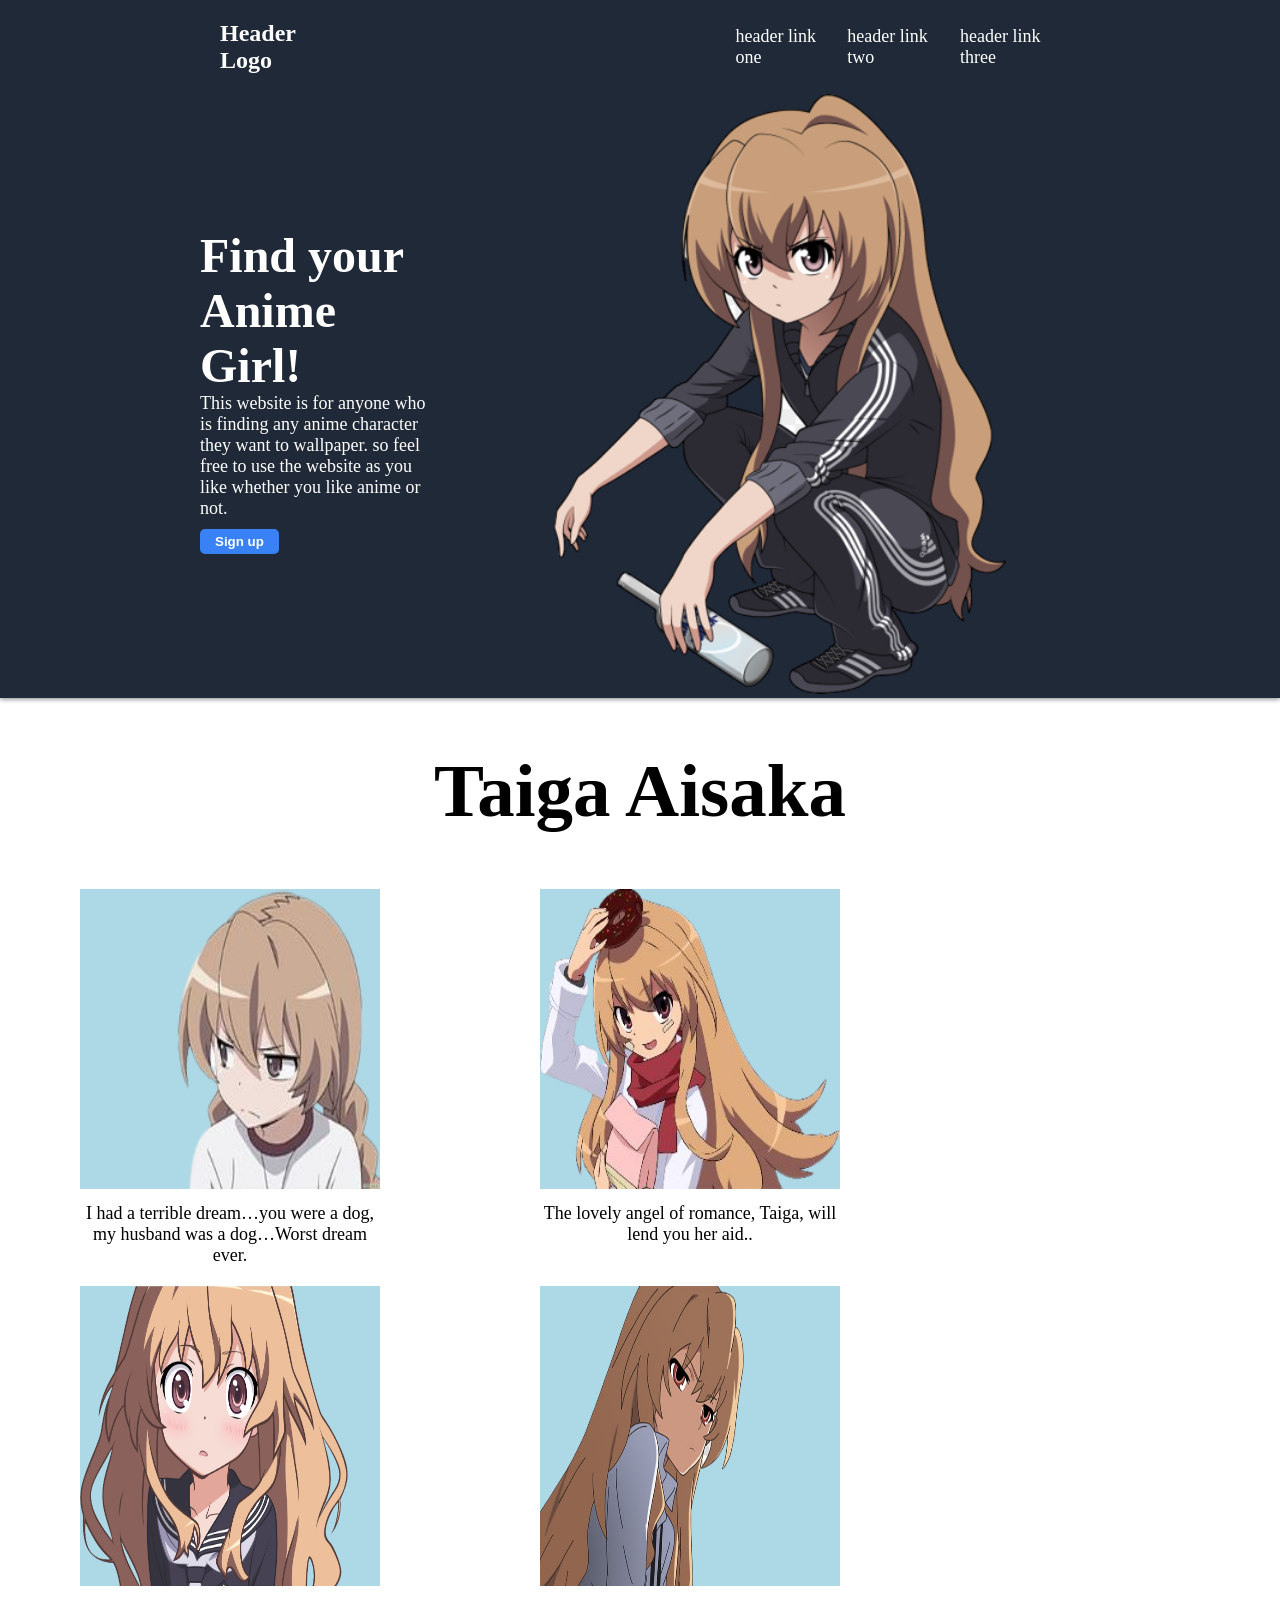
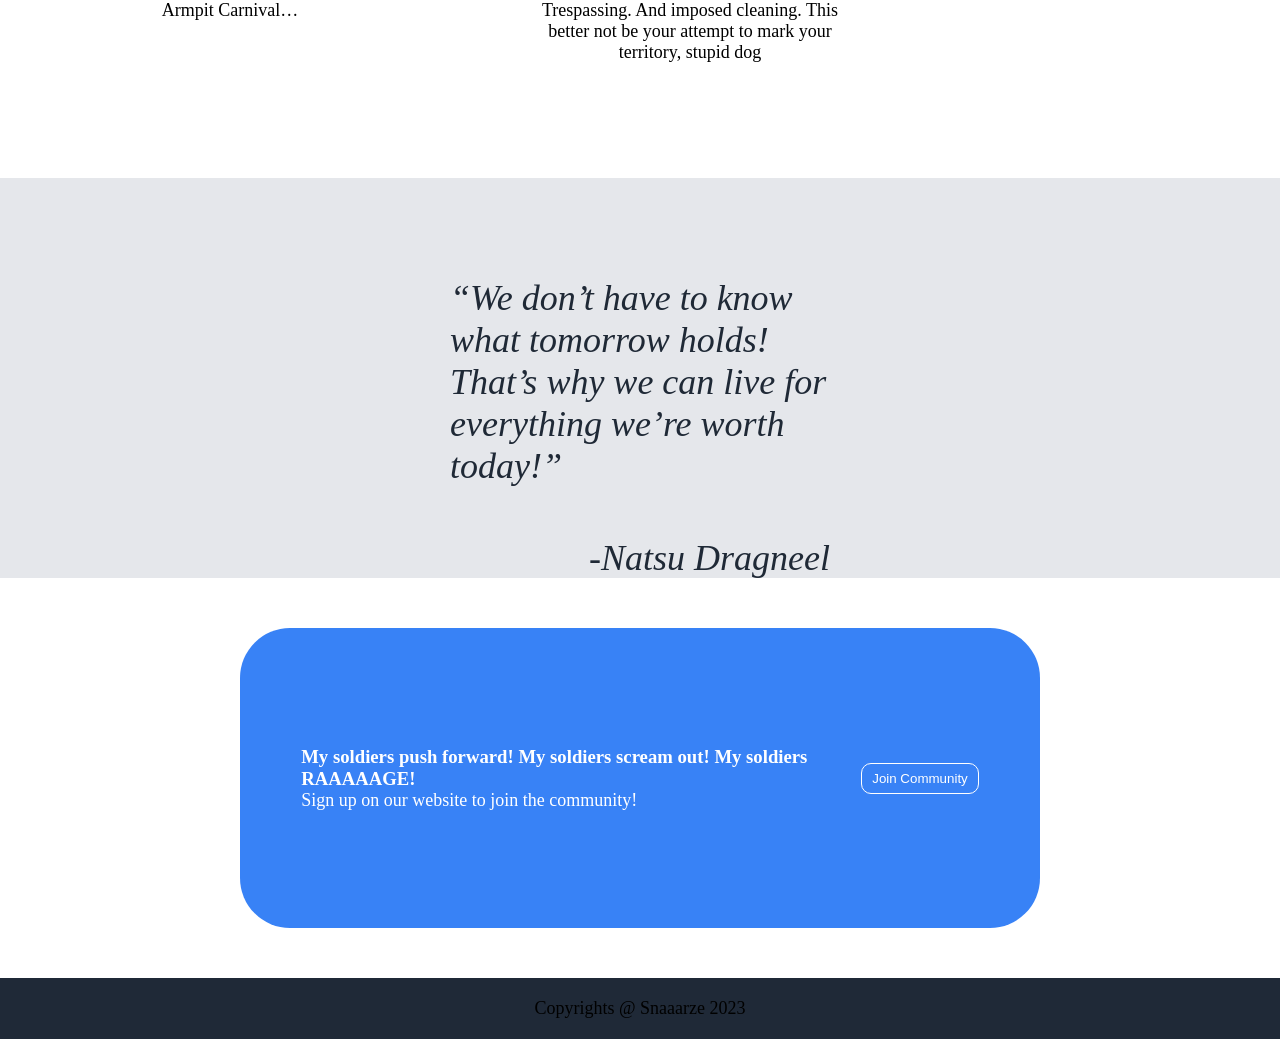
==== index.html @ db9dc690 "file name Changed to index.html" ====
<!DOCTYPE html>
<html lang="en">
    <head>
        <meta charset="UTF-8">
        <meta name="viewport" content="width=device-width, initial-scale=1.0">
        <title>Document</title>
        <link rel="stylesheet" href="./style.css">
    </head>
    <body>
        <div class="top-content-container">
            <div class="nav-container">
                <div class="left-nav">
                    <a class="logo" href="">Header Logo</a>
                </div>
                <div class="right-nav">
                    <a href="">
                        header link one
                    </a>
                    <a href="">
                        header link two
                    </a>
                    <a href="">
                        header link three
                    </a>
                </div>
            </div>
            <div class="top-content">
                <div class="top-left-content">
                    <h1 class="Intro-heading">Find your Anime Girl!</h1>
                    <p class="Intro-Paragraph">
                        This website is for anyone who is finding
                        any anime character they want to wallpaper.
                        so feel free to use the website as you like whether
                        you like anime or not.
                    </p>
                    <button class="signUp-btn">
                        Sign up
                    </button>
                </div>
                <div class="top-right-content">
                    <img class="images" src="./images/anime.png">
                </div>
            </div>
        </div>
        <div class="second-content">
            <h1 class="Name">
                Taiga Aisaka
            </h1>
            <div class ="picture-card-container">
                <div class="picture-card-content">
                    <img class="picture-card" src="./images/shy.png">
                    <p class="info" style="color: black;">I had a terrible dream…you were a dog, my husband was a dog…Worst dream ever.</p>
                </div>
                <div class="picture-card-content">
                    <img class="picture-card" src="./images/happy.png">
                    <p class="info" style="color: black;">The lovely angel of romance, Taiga, will lend you her aid..</p>
                </div>
                <div class="picture-card-content">
                    <img class="picture-card" src="./images/suprise.png">
                    <p class="info" style="color: black;">Armpit Carnival…</p>
                </div>
                <div class="picture-card-content">
                    <img class="picture-card" src="./images/mad.png">
                    <p class="info" style="color: black;">
                        Trespassing. And imposed cleaning. This better not be your attempt to mark your territory, stupid dog
                    </p>
                </div>
            </div>
        </div>
        <div class="third-section-container">
                <p class="qoutes">“We don’t have to know what tomorrow holds! That’s why we can live for everything we’re worth today!” </p>
                <p class="qoutes-author">-Natsu Dragneel</p>
        </div>
        <div class="fourth-section-container">
            <div class="signUp-container">
                <div class="left-signUp">
                    <h3 class="text">
                        My soldiers push forward! My soldiers scream out! My soldiers RAAAAAGE!
                     </h3>
                    <p class="signUp-text">
                    Sign up on our website to join the community!
                    </p>
                </div>
                <div class="right-signUp">   
                    <button class="join-btn">
                        Join Community
                    </button>
                </div>
            </div>
        </div>
        <div class="footer">
            <p class="owner-rights">Copyrights @ Snaaarze 2023</p>
        </div>
    </body>
</html>
---- style.css ----
*{
    padding: 0;
    margin: 0;
    box-sizing: border-box;
}
.top-content-container {
    display: flex;
    flex-direction: column;
    background-color: #1f2937;
    box-shadow: 0px 1px 5px gray;
}


.logo {
    font-weight: 800;
    font-size: 24px;
    color: f9faf8;
}

.nav-container {
    display: flex;
    justify-content: space-between;
    align-items: center;
}

.right-nav , .left-nav a {
    display: flex;
    gap: 20px;
    margin: 0 200px;
    padding : 20px;
}

.images {
    height: 600px;
    margin-left: 50px;
}

div > a, p{
    color: white;
    text-decoration: none;
    font-size: 18px;
}

.top-content {
    display: flex;
    justify-content: center;
    align-items: center;
    margin : 0 200px
}
.top-left-content, .top-right-content {
    flex: 1;
}

.Intro-heading, .Intro-paragraph {
    color : white;
    flex: 0 1 500px;
}

.Intro-heading{
    font-size: 48px;
    font-weight: 800;
}


.signUp-btn {
    background-color: #3882f6;
    border: none;
    border-radius: 5px;
    color: white;
    font-weight: 800;
    padding: 5px 15px;
    margin : 10px 0px
}

/* Second Page */

.second-content {
    display: flex;
    flex-direction: column;
    justify-content: center;
    align-items: center;
    margin-bottom: 100px;
}
.Name {
    color: black;
    text-align: center;
    margin: 50px auto;
    font-size: 75px;
}

.picture-card-container {
    display: flex;
    flex-wrap: wrap;
    
}

.picture-card-content {
    width: 300px;
    margin: 5px 80px;
}


.picture-card {
    width: 300px;
    height: 300px;
    background-color: lightblue;
}

.info{
    width: 300px;
    text-align: center;
    padding: 10px 0px;
}

/* third section of the page */

.third-section-container {
    background-color:  #e5e7eb;
    height: 400px;
    display: flex ;
    flex-direction: column;
    justify-content: center;
}

.qoutes {
    color: black;
    font-size: 48px;
    padding-top: 100px;

}

.qoutes-author {
    text-align: end;
    color: black;
    font-size: 48px;
    padding-top: 50px;

}

.qoutes,.qoutes-author {
    margin: 0px 450px;
    color: #1f2936;
    font-size: 36px;
    font-style: italic;
    font-weight: light;
}

/* Fourth Section */
.fourth-section-container{
    display: flex;
    justify-content: center;
    align-items: center;
}
.signUp-container{
    border-radius: 50px;
    display: flex;
    justify-content: center;
    align-items: center;
    width: 800px;
    height: 300px;
    background-color:#3882f6 ;
    margin : 50px 150px
}

.left-signUp {
    width: 70%;
}

.text {
    text-align: start;
    
}

.text, .signUp-text {
    color: white;
}

.join-btn {
    padding: 7px 10px;
    border: 1px solid white;
    border-radius: 10px;
    background-color:#3882f6 ;
    color: white;
}

/* fifth Section */

.footer {
    display: flex;
    align-items: center;
    justify-content: center;
    padding : 10px auto;
    background-color: #1f2937;
}

.owner-rights {
    color: black;
    padding: 20px 200px;
}
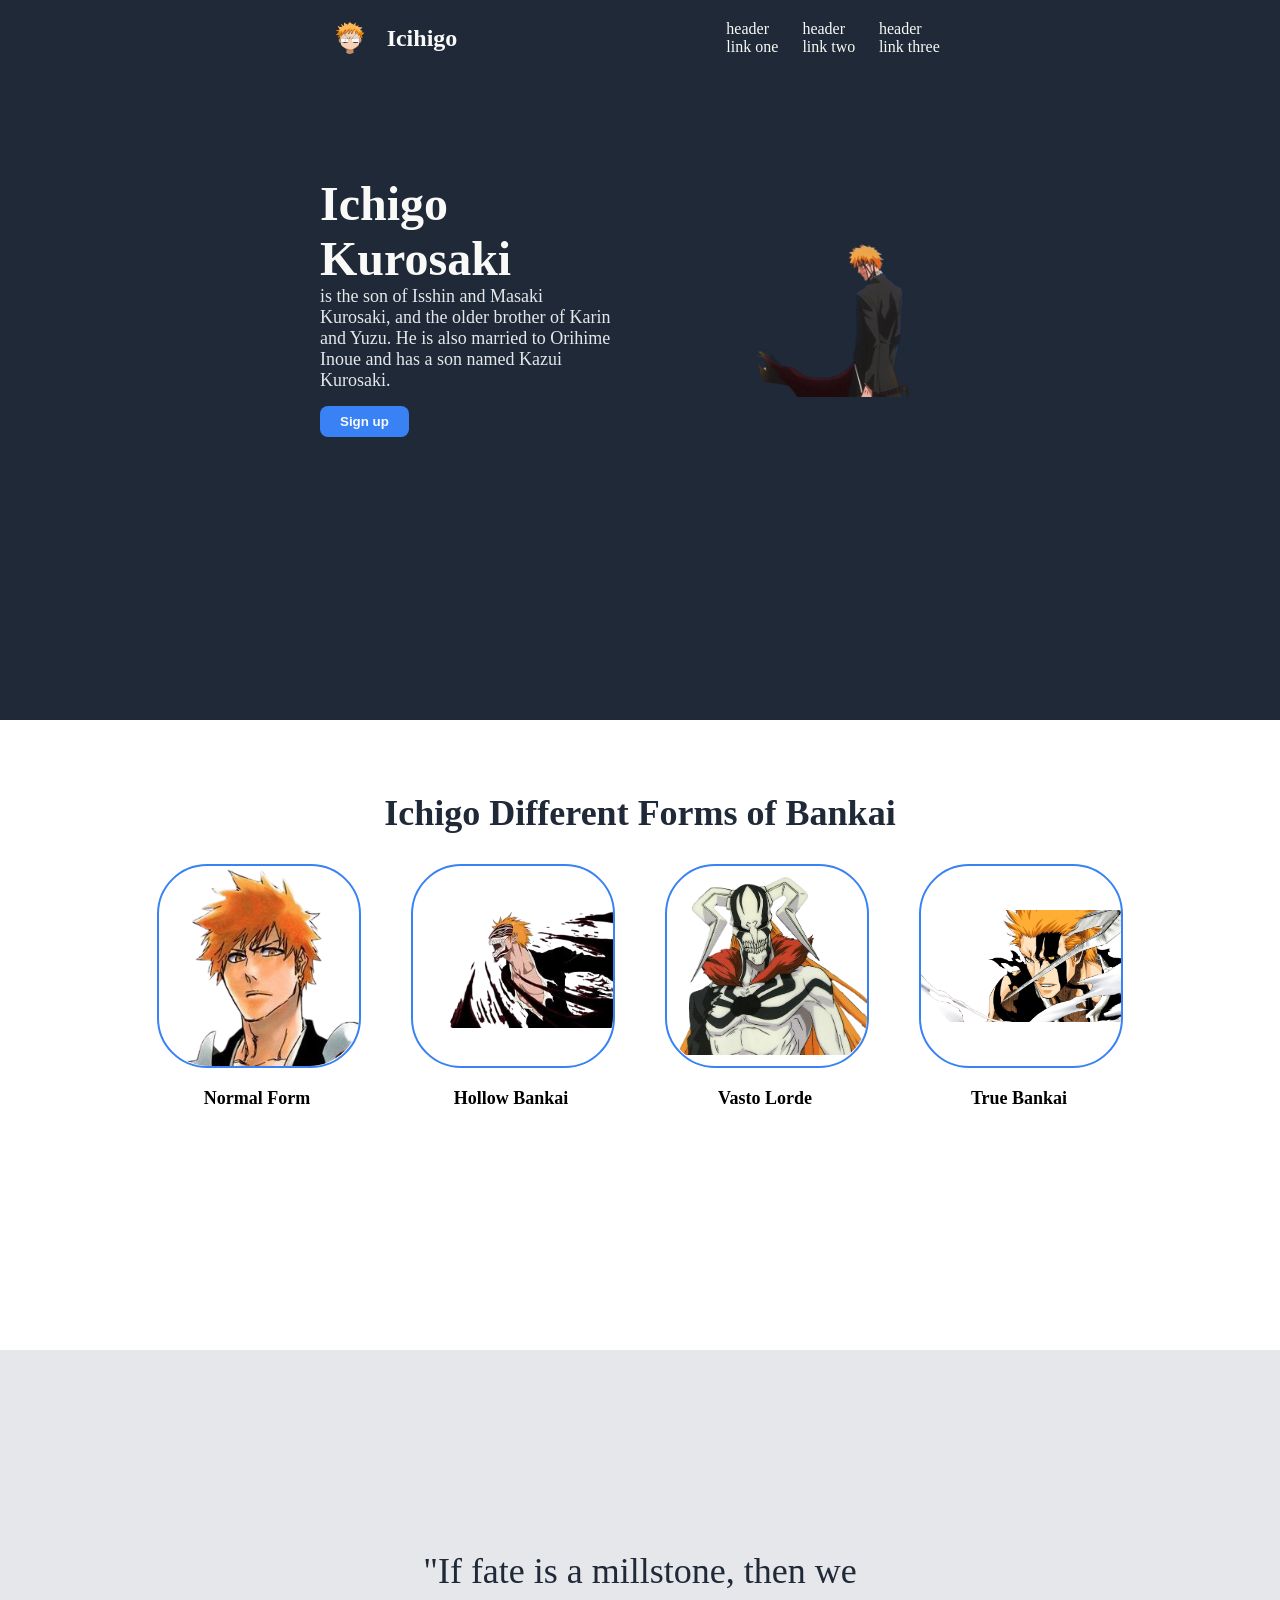
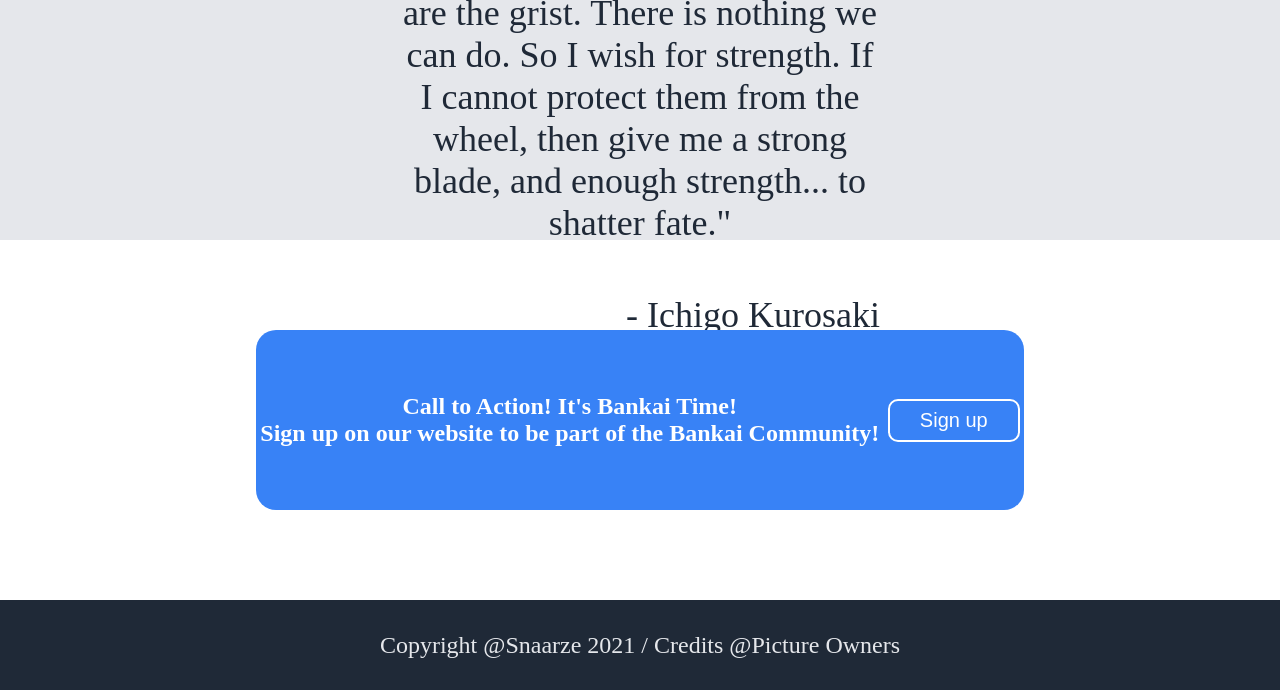
==== commit 5299e2c9: "Initial Commit" ====
--- a/index.html
+++ b/index.html
@@ -1,95 +1,96 @@
 <!DOCTYPE html>
 <html lang="en">
-    <head>
-        <meta charset="UTF-8">
-        <meta name="viewport" content="width=device-width, initial-scale=1.0">
-        <title>Document</title>
-        <link rel="stylesheet" href="./style.css">
-    </head>
-    <body>
-        <div class="top-content-container">
-            <div class="nav-container">
-                <div class="left-nav">
-                    <a class="logo" href="">Header Logo</a>
+<head>
+    <meta charset="UTF-8">
+    <meta name="viewport" content="width=device-width, initial-scale=1.0">
+    <title>Landing Page</title>
+    <link rel="stylesheet" href="style.css">
+</head>
+<body>
+    <div class="container">
+        <div class="first-section">
+            <div class="nav-bar">
+               <div class="logo-container">
+                <img  class="imgs"src="./img/516-5164946_chibi-ichigo-face-01-by-dehiar-on-deviantart-removebg-preview.png" alt="">
+               <h1 class="header-text">Icihigo</h1>
+               </div>
+
+                <ul>
+                    <li><a href="">header link one</a></li>
+                    <li><a href="">header link two</a></li>
+                    <li><a href="">header link three</a></li>
+                </ul>
+            </div>
+            <div class="main-section">
+                <div class="left-section">
+                    <h1 class="hero-text">Ichigo Kurosaki</h1>
+                    <p class="sub-hero-text">is the son of Isshin and Masaki Kurosaki, and the older brother of Karin and Yuzu. He is also married to Orihime Inoue and has a son named Kazui Kurosaki.</p>
+                    <div class="btn-container">
+                        <button class="signUp-btn">Sign up</button>
+                    </div>
                 </div>
-                <div class="right-nav">
-                    <a href="">
-                        header link one
-                    </a>
-                    <a href="">
-                        header link two
-                    </a>
-                    <a href="">
-                        header link three
-                    </a>
-                </div>
-            </div>
-            <div class="top-content">
-                <div class="top-left-content">
-                    <h1 class="Intro-heading">Find your Anime Girl!</h1>
-                    <p class="Intro-Paragraph">
-                        This website is for anyone who is finding
-                        any anime character they want to wallpaper.
-                        so feel free to use the website as you like whether
-                        you like anime or not.
-                    </p>
-                    <button class="signUp-btn">
-                        Sign up
-                    </button>
-                </div>
-                <div class="top-right-content">
-                    <img class="images" src="./images/anime.png">
+                <div class="right-section">
+                    <img class="img" src="./img/maxresdefault-removebg-preview.png" alt="">
                 </div>
             </div>
         </div>
-        <div class="second-content">
-            <h1 class="Name">
-                Taiga Aisaka
+        <div class="second-section">
+            <h1 class="h1-title">
+                Ichigo Different Forms of Bankai
             </h1>
-            <div class ="picture-card-container">
-                <div class="picture-card-content">
-                    <img class="picture-card" src="./images/shy.png">
-                    <p class="info" style="color: black;">I had a terrible dream…you were a dog, my husband was a dog…Worst dream ever.</p>
+            <div class="card-container">
+                <div class="card">
+                    <div class="content">
+                        <img src="./img/f49b7393558f3be6927c7977d6b62aa49392d983r1-250-250v2_00-removebg-preview.png" alt="">
+                    </div>
+                    <div class="text-content">Normal Form</div>
                 </div>
-                <div class="picture-card-content">
-                    <img class="picture-card" src="./images/happy.png">
-                    <p class="info" style="color: black;">The lovely angel of romance, Taiga, will lend you her aid..</p>
+                <div class="card">
+                    <div class="content">
+                        <img src="./img/images-removebg-preview.png" alt="">
+                    </div>
+                    <div class="text-content">Hollow Bankai</div>
                 </div>
-                <div class="picture-card-content">
-                    <img class="picture-card" src="./images/suprise.png">
-                    <p class="info" style="color: black;">Armpit Carnival…</p>
+                <div class="card">
+                    <div class="content">
+                        <img src="./img/HD-wallpaper-ichigo-vasto-lorde-bleach-ichigo-vasto-lorde-removebg-preview.png" alt="">
+                    </div>
+                    <div class="text-content">Vasto Lorde</div>
                 </div>
-                <div class="picture-card-content">
-                    <img class="picture-card" src="./images/mad.png">
-                    <p class="info" style="color: black;">
-                        Trespassing. And imposed cleaning. This better not be your attempt to mark your territory, stupid dog
-                    </p>
+                <div class="card">
+                    <div class="content">
+                      <img src="./img/what-is-ichigos-true-bankai-removebg-preview.png" alt="">
+                    </div>
+                    <div class="text-content">True Bankai</div>
                 </div>
             </div>
         </div>
-        <div class="third-section-container">
-                <p class="qoutes">“We don’t have to know what tomorrow holds! That’s why we can live for everything we’re worth today!” </p>
-                <p class="qoutes-author">-Natsu Dragneel</p>
+        <div class="third-section">
+            <div class="qoute-container">
+               <p class="qoute-text">
+                "If fate is a millstone, then we are the grist. There is nothing we can do. So I wish for strength. If I cannot protect them from the wheel, then give me a strong blade, and enough strength... to shatter fate."
+            </p>
+            <p class="text-author">
+                - Ichigo Kurosaki
+            </p>
+            </div>
         </div>
-        <div class="fourth-section-container">
-            <div class="signUp-container">
-                <div class="left-signUp">
-                    <h3 class="text">
-                        My soldiers push forward! My soldiers scream out! My soldiers RAAAAAGE!
-                     </h3>
-                    <p class="signUp-text">
-                    Sign up on our website to join the community!
-                    </p>
+        <div class="fourth-section">
+            <div class="community-container">
+                <div class="Lsection">
+                    <p>Call to Action! It's Bankai Time!</p>
+                    <p>Sign up on our website to be part of the Bankai Community!</p>
                 </div>
-                <div class="right-signUp">   
-                    <button class="join-btn">
-                        Join Community
+                <div class="Rsection">
+                    <button class="btn-signup">
+                        Sign up
                     </button>
                 </div>
             </div>
         </div>
-        <div class="footer">
-            <p class="owner-rights">Copyrights @ Snaaarze 2023</p>
+        <div class="footer-section">
+            Copyright @Snaarze 2021  / Credits @Picture Owners
         </div>
-    </body>
+    </div>
+</body>
 </html>
--- a/style.css
+++ b/style.css
@@ -1,199 +1,222 @@
-*{
+* {
     padding: 0;
     margin: 0;
-    box-sizing: border-box;
-}
-.top-content-container {
-    display: flex;
-    flex-direction: column;
+}
+
+body, .container{
+    width: auto;
+    height: 240vh;
+}
+
+.first-section {
     background-color: #1f2937;
-    box-shadow: 0px 1px 5px gray;
-}
-
-
-.logo {
-    font-weight: 800;
+    height: 80vh;
+    padding: 0px 320px;
+}
+
+.second-section{
+    display: flex;
+    flex-direction: column;
+    justify-content: center;
+    align-items: center;
+    height: 70vh;
+}
+
+.third-section{
+    background-color: #e5e7eb;
+    height: 10vh;
+    padding: 200px 400px;
+}
+
+.fourth-section {
+    height: 40vh;
+}
+.fourth-section , .community-container{
+    display: flex;
+    justify-content: center;
+    align-items: center;
+    border-radius: 20px;
+}
+
+
+
+.community-container{
+    height: 20vh;
+    background-color: #3882f6;
+    width: 60%;
+    justify-content: space-around;
+}
+
+.footer-section{
+    height: 10vh;
+    background-color: #1f2937;
+    display: flex;
+    align-items: center;
+    justify-content: center;
+    color: #e5e7eb;
     font-size: 24px;
-    color: f9faf8;
-}
-
-.nav-container {
+}
+
+.nav-bar, .nav-bar ul {
     display: flex;
     justify-content: space-between;
     align-items: center;
-}
-
-.right-nav , .left-nav a {
-    display: flex;
     gap: 20px;
-    margin: 0 200px;
-    padding : 20px;
-}
-
-.images {
-    height: 600px;
-    margin-left: 50px;
-}
-
-div > a, p{
+    padding: 10px;
+}
+
+.img {
+    width: 100%;
+    height: auto;
+    -webkit-transform: scaleX(-1);
+    transform: scaleX(-1);
+}
+
+.imgs {
+    width: 10%;
+}
+
+
+li , a {
+    text-decoration: none;
+    list-style-type: none;
+    color: #f9faf8;
+}
+
+.left-section, .right-section {
+    width: 50%;
+    display: flex;
+    flex-direction: column;
+    justify-content: center;
+}
+
+.nav-bar {
+    margin-bottom: 100px;
+}
+
+.header-text {
+    font-size: 24px;
+    color: #f9faf8;
+}
+
+.hero-text {
+    font-size: 48px;
+    font-weight: bolder;
+    color: #f9faf8;
+}
+
+.sub-hero-text {
+    font-size: 18px;
+    color: #e5e7eb;
+}
+
+.main-section{
+    display: flex;
+    flex-direction: row;
+    gap: 50px;
+}
+
+.logo-container{
+    display: flex;
+    flex-direction: row;
+    align-items: center;
+    gap: 20px;
+}
+
+.signUp-btn{
+    padding: 8px 20px;
+    color: #f9faf8;
+    background-color: #3882f6;
+    border-radius: 8px;
+    border: none;
+    margin: 15px 0px;
+    font-weight: bold;
+    
+}
+
+.h1-title {
+    text-align: center;
+    margin: 30px;
+    font-size: 36px;
+    font-weight: bolder;
+    color: #1f2937;
+}
+
+.card-container{
+    display: flex;
+    gap: 50px;
+}
+
+.content, .text-content{
+    width: 200px;
+    height: 200px;
+    text-align: center;
+}
+
+.content {
+    border: #3882f6 2px solid;
+    border-radius: 50px;
+}
+
+
+.content img {
+    object-fit: contain;
+    width: 200px;
+    height: 200px;
+    border-radius: 50px;
+
+}
+
+.text-content {
+    padding: 20px 0px;
+    font-size: 18px ;
+    font-weight: bold;
+}
+
+.qoute-container {
+    display: flex;
+    flex-direction: column;
+    justify-content: center;
+    gap: 50px;
+}
+
+.qoute-text, .text-author {
+    font-size: 36px;
+    color: #1f2937;  
+}
+
+.qoute-text{
+    text-align: center;
+}
+
+.text-author {
+    text-align: end;
+}
+
+.Lsection, .Rsection {
+    display: flex;
+    flex-direction: column;
+    justify-content: ju;
+    align-items: center;
+}
+
+.Lsection p {
+    font-size: 24px;
+    font-weight: bold;
     color: white;
-    text-decoration: none;
-    font-size: 18px;
-}
-
-.top-content {
-    display: flex;
-    justify-content: center;
-    align-items: center;
-    margin : 0 200px
-}
-.top-left-content, .top-right-content {
-    flex: 1;
-}
-
-.Intro-heading, .Intro-paragraph {
-    color : white;
-    flex: 0 1 500px;
-}
-
-.Intro-heading{
-    font-size: 48px;
-    font-weight: 800;
-}
-
-
-.signUp-btn {
+    text-align: start;
+}
+
+.btn-signup {
+    padding: 8px 30px;
+    font-size: 20px;
+    color: white;
     background-color: #3882f6;
-    border: none;
-    border-radius: 5px;
-    color: white;
-    font-weight: 800;
-    padding: 5px 15px;
-    margin : 10px 0px
-}
-
-/* Second Page */
-
-.second-content {
-    display: flex;
-    flex-direction: column;
-    justify-content: center;
-    align-items: center;
-    margin-bottom: 100px;
-}
-.Name {
-    color: black;
-    text-align: center;
-    margin: 50px auto;
-    font-size: 75px;
-}
-
-.picture-card-container {
-    display: flex;
-    flex-wrap: wrap;
-    
-}
-
-.picture-card-content {
-    width: 300px;
-    margin: 5px 80px;
-}
-
-
-.picture-card {
-    width: 300px;
-    height: 300px;
-    background-color: lightblue;
-}
-
-.info{
-    width: 300px;
-    text-align: center;
-    padding: 10px 0px;
-}
-
-/* third section of the page */
-
-.third-section-container {
-    background-color:  #e5e7eb;
-    height: 400px;
-    display: flex ;
-    flex-direction: column;
-    justify-content: center;
-}
-
-.qoutes {
-    color: black;
-    font-size: 48px;
-    padding-top: 100px;
-
-}
-
-.qoutes-author {
-    text-align: end;
-    color: black;
-    font-size: 48px;
-    padding-top: 50px;
-
-}
-
-.qoutes,.qoutes-author {
-    margin: 0px 450px;
-    color: #1f2936;
-    font-size: 36px;
-    font-style: italic;
-    font-weight: light;
-}
-
-/* Fourth Section */
-.fourth-section-container{
-    display: flex;
-    justify-content: center;
-    align-items: center;
-}
-.signUp-container{
-    border-radius: 50px;
-    display: flex;
-    justify-content: center;
-    align-items: center;
-    width: 800px;
-    height: 300px;
-    background-color:#3882f6 ;
-    margin : 50px 150px
-}
-
-.left-signUp {
-    width: 70%;
-}
-
-.text {
-    text-align: start;
-    
-}
-
-.text, .signUp-text {
-    color: white;
-}
-
-.join-btn {
-    padding: 7px 10px;
-    border: 1px solid white;
+    border: 2px white solid;
     border-radius: 10px;
-    background-color:#3882f6 ;
-    color: white;
-}
-
-/* fifth Section */
-
-.footer {
-    display: flex;
-    align-items: center;
-    justify-content: center;
-    padding : 10px auto;
-    background-color: #1f2937;
-}
-
-.owner-rights {
-    color: black;
-    padding: 20px 200px;
-}
+}
+
+
+
+
+
